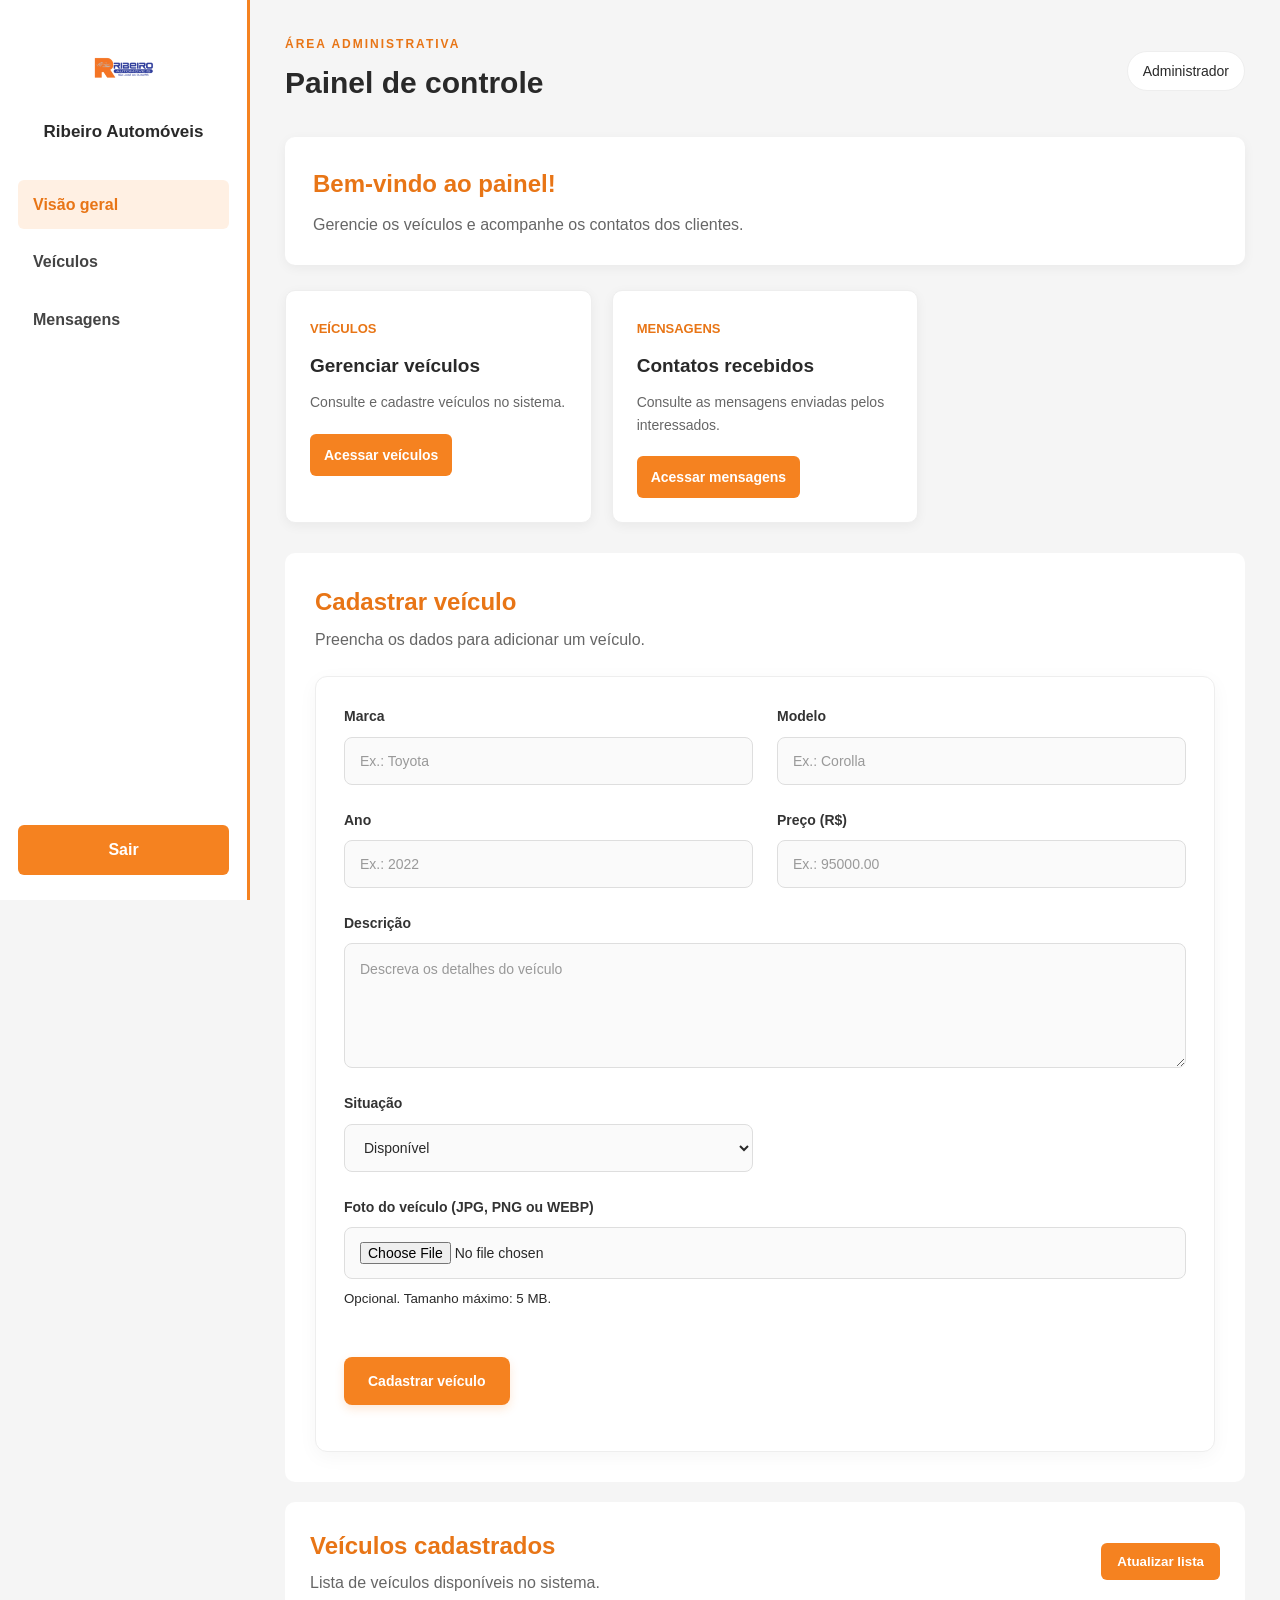
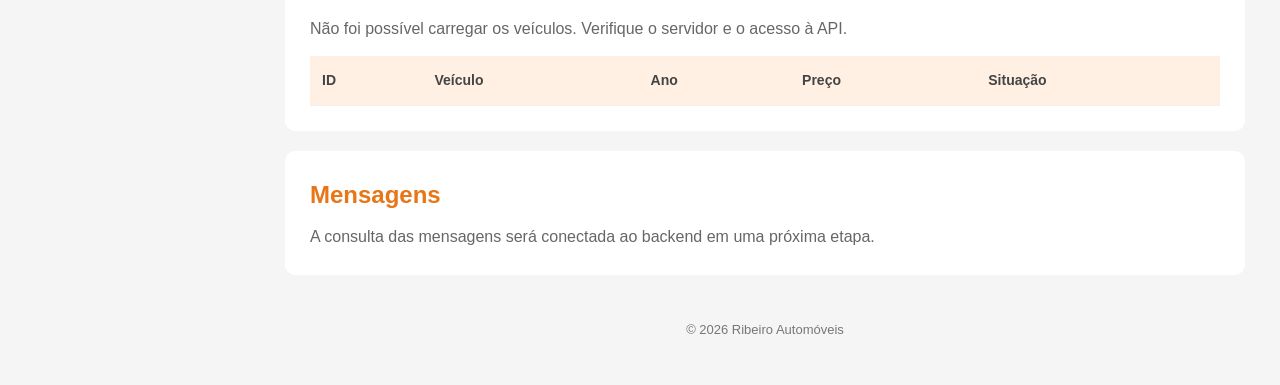
==== src/main/resources/static/admin/painel.html @ 49c68ea0 "feat: adiciona upload de imagens aos veículos" ====
<!DOCTYPE html>
<html lang="pt-BR">
<head>
    <meta charset="UTF-8">
    <meta name="viewport" content="width=device-width, initial-scale=1.0">
    <title>Painel Administrativo | Ribeiro Automóveis</title>
    <link rel="stylesheet" href="css/painel.css">
</head>
<body>

    <aside class="menu-lateral">
        <div class="logo-area">
            <img src="../img/logo-principal.png" alt="Ribeiro Automóveis">
            <h2>Ribeiro Automóveis</h2>
        </div>

        <nav>
            <a href="#inicio" class="ativo">Visão geral</a>
            <a href="#veiculos">Veículos</a>
            <a href="#mensagens">Mensagens</a>
        </nav>

        <a href="login.html" class="botao-sair">Sair</a>
    </aside>

    <main class="conteudo">

        <header class="cabecalho">
            <div>
                <p class="subtitulo">ÁREA ADMINISTRATIVA</p>
                <h1>Painel de controle</h1>
            </div>
            <span class="usuario">Administrador</span>
        </header>

        <section id="inicio" class="boas-vindas">
            <h2>Bem-vindo ao painel!</h2>
            <p>Gerencie os veículos e acompanhe os contatos dos clientes.</p>
        </section>

        <section class="resumo">
            <article class="cartao">
                <span>Veículos</span>
                <h3>Gerenciar veículos</h3>
                <p>Consulte e cadastre veículos no sistema.</p>
                <a href="#veiculos">Acessar veículos</a>
            </article>

            <article class="cartao">
                <span>Mensagens</span>
                <h3>Contatos recebidos</h3>
                <p>Consulte as mensagens enviadas pelos interessados.</p>
                <a href="#mensagens">Acessar mensagens</a>
            </article>
        </section>

        <section id="veiculos" class="secao">
            <div class="titulo-secao">
                <div>
                    <h2>Cadastrar veículo</h2>
                    <p>Preencha os dados para adicionar um veículo.</p>
                </div>
            </div>

            <form id="form-veiculo">
                <div class="formulario-veiculo">

                    <div class="campo">
                        <label for="marca">Marca</label>
                        <input type="text" id="marca" name="marca"
                               placeholder="Ex.: Toyota" required>
                    </div>

                    <div class="campo">
                        <label for="modelo">Modelo</label>
                        <input type="text" id="modelo" name="modelo"
                               placeholder="Ex.: Corolla" required>
                    </div>

                    <div class="campo">
                        <label for="ano">Ano</label>
                        <input type="number" id="ano" name="ano"
                               min="1" step="1" placeholder="Ex.: 2022" required>
                    </div>

                    <div class="campo">
                        <label for="preco">Preço (R$)</label>
                        <input type="number" id="preco" name="preco"
                               min="0" step="0.01"
                               placeholder="Ex.: 95000.00" required>
                    </div>

                    <div class="campo campo-completo">
                        <label for="descricao">Descrição</label>
                        <textarea id="descricao" name="descricao" rows="4"
                                  placeholder="Descreva os detalhes do veículo"
                                  required></textarea>
                    </div>

                    <div class="campo">
                        <label for="situacao">Situação</label>
                        <select id="situacao" name="situacao" required>
                            <option value="disponível">Disponível</option>
                            <option value="indisponível">Indisponível</option>
                        </select>
                    </div>

                    <div class="campo campo-completo">
                        <label for="foto">Foto do veículo (JPG, PNG ou WEBP)</label>
                        <input
                            type="file"
                            id="foto"
                            name="foto"
                            accept="image/jpeg,image/png,image/webp"
                        >
                        <small>Opcional. Tamanho máximo: 5 MB.</small>
                        <div id="previa-foto" style="margin-top: 10px;"></div>
                    </div>

                </div>

                <button type="submit" id="btn-cadastrar" class="botao-atualizar">
                    Cadastrar veículo
                </button>

                <p id="estado-cadastro" role="status" aria-live="polite"></p>
            </form>
        </section>

        <section class="secao">
            <div class="titulo-secao">
                <div>
                    <h2>Veículos cadastrados</h2>
                    <p>Lista de veículos disponíveis no sistema.</p>
                </div>

                <button type="button" id="btn-atualizar"
                        class="botao-atualizar">
                    Atualizar lista
                </button>
            </div>

            <p id="estado-veiculos" role="status">Carregando veículos...</p>

            <div class="tabela-container">
                <table>
                    <thead>
                        <tr>
                            <th>ID</th>
                            <th>Veículo</th>
                            <th>Ano</th>
                            <th>Preço</th>
                            <th>Situação</th>
                        </tr>
                    </thead>
                    <tbody id="lista-veiculos"></tbody>
                </table>
            </div>
        </section>

        <section id="mensagens" class="secao">
            <h2>Mensagens</h2>
            <p>A consulta das mensagens será conectada ao backend em uma próxima etapa.</p>
        </section>

        <footer>
            <p>&copy; 2026 Ribeiro Automóveis</p>
        </footer>

    </main>

    <script>
        const listaVeiculos = document.getElementById("lista-veiculos");
        const estadoVeiculos = document.getElementById("estado-veiculos");
        const botaoAtualizar = document.getElementById("btn-atualizar");

        const formularioVeiculo = document.getElementById("form-veiculo");
        const estadoCadastro = document.getElementById("estado-cadastro");
        const botaoCadastrar = document.getElementById("btn-cadastrar");
        const campoFoto = document.getElementById("foto");
        const previaFoto = document.getElementById("previa-foto");

        const TAMANHO_MAXIMO = 5 * 1024 * 1024;
        const TIPOS_PERMITIDOS = [
            "image/jpeg",
            "image/png",
            "image/webp"
        ];

        campoFoto.addEventListener("change", function () {
            previaFoto.replaceChildren();

            const arquivo = campoFoto.files[0];

            if (!arquivo) {
                return;
            }

            if (!TIPOS_PERMITIDOS.includes(arquivo.type)) {
                campoFoto.value = "";
                estadoCadastro.textContent =
                    "Formato inválido. Selecione JPG, PNG ou WEBP.";
                return;
            }

            if (arquivo.size > TAMANHO_MAXIMO) {
                campoFoto.value = "";
                estadoCadastro.textContent =
                    "A imagem deve ter no máximo 5 MB.";
                return;
            }

            const imagem = document.createElement("img");
            imagem.src = URL.createObjectURL(arquivo);
            imagem.alt = "Prévia da foto selecionada";
            imagem.style.maxWidth = "250px";
            imagem.style.maxHeight = "180px";
            imagem.style.objectFit = "cover";
            imagem.style.borderRadius = "8px";

            imagem.addEventListener("load", () => {
                URL.revokeObjectURL(imagem.src);
            });

            previaFoto.appendChild(imagem);
            estadoCadastro.textContent = "Foto selecionada.";
        });

        async function carregarVeiculos() {
            estadoVeiculos.textContent = "Carregando veículos...";
            listaVeiculos.replaceChildren();

            try {
                const resposta = await fetch("/veiculos");

                if (!resposta.ok) {
                    throw new Error("Não foi possível consultar os veículos.");
                }

                const veiculos = await resposta.json();

                if (!Array.isArray(veiculos) || veiculos.length === 0) {
                    estadoVeiculos.textContent =
                        "Nenhum veículo disponível encontrado.";
                    return;
                }

                veiculos.forEach(veiculo => {
                    const linha = document.createElement("tr");

                    const valores = [
                        veiculo.id,
                        `${veiculo.marca ?? ""} ${veiculo.modelo ?? ""}`.trim(),
                        veiculo.ano,
                        formatarPreco(veiculo.preco),
                        veiculo.situacao
                    ];

                    valores.forEach(valor => {
                        const celula = document.createElement("td");
                        celula.textContent = valor ?? "-";
                        linha.appendChild(celula);
                    });

                    listaVeiculos.appendChild(linha);
                });

                estadoVeiculos.textContent =
                    `${veiculos.length} veículo(s) encontrado(s).`;

            } catch (erro) {
                console.error("Erro ao carregar veículos:", erro);
                estadoVeiculos.textContent =
                    "Não foi possível carregar os veículos. Verifique o servidor e o acesso à API.";
            }
        }

        function formatarPreco(preco) {
            if (preco === null || preco === undefined) {
                return "Não informado";
            }

            return Number(preco).toLocaleString("pt-BR", {
                style: "currency",
                currency: "BRL"
            });
        }

        formularioVeiculo.addEventListener("submit", async function (evento) {
            evento.preventDefault();

            estadoCadastro.textContent = "Cadastrando veículo...";
            botaoCadastrar.disabled = true;

            const arquivo = campoFoto.files[0];

            if (arquivo) {
                if (!TIPOS_PERMITIDOS.includes(arquivo.type)) {
                    estadoCadastro.textContent =
                        "Formato inválido. Use JPG, PNG ou WEBP.";
                    botaoCadastrar.disabled = false;
                    return;
                }

                if (arquivo.size > TAMANHO_MAXIMO) {
                    estadoCadastro.textContent =
                        "A imagem deve ter no máximo 5 MB.";
                    botaoCadastrar.disabled = false;
                    return;
                }
            }

            const dadosVeiculo = {
                marca: document.getElementById("marca").value.trim(),
                modelo: document.getElementById("modelo").value.trim(),
                ano: Number(document.getElementById("ano").value),
                preco: Number(document.getElementById("preco").value),
                descricao: document.getElementById("descricao").value.trim(),
                situacao: document.getElementById("situacao").value,
                administrador: {
                    id: 3
                }
            };

            try {
                const resposta = await fetch("/veiculos", {
                    method: "POST",
                    headers: {
                        "Content-Type": "application/json"
                    },
                    body: JSON.stringify(dadosVeiculo)
                });

                if (!resposta.ok) {
                    const detalhe = await resposta.text();
                    throw new Error(`Erro ao cadastrar veículo (${resposta.status}): ${detalhe}`);
                }

                const veiculoCriado = await resposta.json();

                if (arquivo) {
                    estadoCadastro.textContent =
                        "Veículo cadastrado. Enviando a foto...";

                    const formularioImagem = new FormData();
                    formularioImagem.append("arquivo", arquivo);

                    const respostaImagem = await fetch(
                        `/imagens/upload/${veiculoCriado.id}`,
                        {
                            method: "POST",
                            body: formularioImagem
                        }
                    );

                    if (!respostaImagem.ok) {
                        const detalheImagem = await respostaImagem.text();

                        formularioVeiculo.reset();
                        previaFoto.replaceChildren();
                        await carregarVeiculos();

                        throw new Error(
                            `O veículo foi cadastrado, mas a foto não foi salva (${respostaImagem.status}): ${detalheImagem}`
                        );
                    }

                    estadoCadastro.textContent =
                        "Veículo e foto cadastrados com sucesso!";
                } else {
                    estadoCadastro.textContent =
                        "Veículo cadastrado com sucesso! Você não selecionou uma foto.";
                }

                formularioVeiculo.reset();
                previaFoto.replaceChildren();

                await carregarVeiculos();

            } catch (erro) {
                console.error("Erro no cadastro:", erro);
                estadoCadastro.textContent = erro.message ||
                    "Não foi possível concluir o cadastro. Confira o console.";
            } finally {
                botaoCadastrar.disabled = false;
            }
        });

        botaoAtualizar.addEventListener("click", carregarVeiculos);

        carregarVeiculos();
    </script>

</body>
</html>
---- src/main/resources/static/admin/css/painel.css ----
* {
    margin: 0;
    padding: 0;
    box-sizing: border-box;
}

html {
    scroll-behavior: smooth;
}

body {
    font-family: Arial, sans-serif;
    background-color: #f5f5f5;
    color: #292929;
    line-height: 1.6;
}

/* Menu lateral */
.menu-lateral {
    width: 250px;
    height: 100vh;
    position: fixed;
    top: 0;
    left: 0;
    background-color: #ffffff;
    border-right: 3px solid #f58220;
    padding: 25px 18px;
    display: flex;
    flex-direction: column;
}

.logo-area {
    text-align: center;
    margin-bottom: 35px;
}

.logo-area img {
    width: 100px;
    height: 85px;
    object-fit: contain;
}

.logo-area h2 {
    font-size: 17px;
    color: #292929;
}

.menu-lateral nav {
    display: flex;
    flex-direction: column;
    gap: 8px;
}

.menu-lateral nav a,
.botao-sair {
    display: block;
    padding: 12px 15px;
    border-radius: 6px;
    text-decoration: none;
    color: #444444;
    font-weight: bold;
    transition: 0.2s;
}

.menu-lateral nav a:hover,
.menu-lateral nav a.ativo {
    background-color: #fff0e3;
    color: #e87516;
}

.botao-sair {
    margin-top: auto;
    text-align: center;
    background-color: #f58220;
    color: #ffffff;
}

.botao-sair:hover {
    background-color: #d9660b;
}

/* Conteúdo principal */
.conteudo {
    margin-left: 250px;
    padding: 35px;
}

.cabecalho {
    display: flex;
    justify-content: space-between;
    align-items: center;
    flex-wrap: wrap;
    gap: 15px;
    margin-bottom: 30px;
}

.subtitulo {
    color: #e87516;
    font-size: 12px;
    font-weight: bold;
    letter-spacing: 2px;
}

.cabecalho h1 {
    font-size: 30px;
    margin-top: 5px;
}

.usuario {
    background-color: #ffffff;
    border: 1px solid #eeeeee;
    border-radius: 20px;
    padding: 8px 15px;
    font-size: 14px;
}

/* Boas-vindas */
.boas-vindas {
    background-color: #ffffff;
    padding: 28px;
    border-radius: 10px;
    margin-bottom: 25px;
    box-shadow: 0 3px 12px rgba(0, 0, 0, 0.05);
}

.boas-vindas h2 {
    color: #e87516;
    margin-bottom: 8px;
}

.boas-vindas p {
    color: #666666;
}

/* Cartões do painel */
.resumo {
    display: grid;
    grid-template-columns: repeat(3, minmax(0, 1fr));
    gap: 20px;
    margin-bottom: 30px;
}

.cartao {
    background-color: #ffffff;
    padding: 24px;
    border-radius: 10px;
    border: 1px solid #eeeeee;
    box-shadow: 0 3px 12px rgba(0, 0, 0, 0.05);
}

.cartao span {
    color: #e87516;
    font-size: 13px;
    font-weight: bold;
    text-transform: uppercase;
}

.cartao h3 {
    margin: 10px 0;
    font-size: 19px;
}

.cartao p {
    color: #666666;
    font-size: 14px;
    margin-bottom: 20px;
}

.cartao a {
    display: inline-block;
    background-color: #f58220;
    color: #ffffff;
    padding: 10px 14px;
    border-radius: 6px;
    text-decoration: none;
    font-weight: bold;
    font-size: 14px;
}

.cartao a:hover {
    background-color: #d9660b;
}

/* Seções */
.secao {
    background-color: #ffffff;
    padding: 25px;
    margin-bottom: 20px;
    border-radius: 10px;
    scroll-margin-top: 20px;
}

.secao h2 {
    color: #e87516;
    margin-bottom: 10px;
}

.secao p {
    color: #666666;
}

/* Rodapé */
footer {
    text-align: center;
    padding: 25px 0 10px;
    color: #777777;
    font-size: 13px;
}

/* Cabeçalho das seções */
.titulo-secao {
    display: flex;
    justify-content: space-between;
    align-items: center;
    flex-wrap: wrap;
    gap: 15px;
    margin-bottom: 20px;
}

.titulo-secao h2 {
    color: #e87516;
    margin-bottom: 5px;
}

.titulo-secao p {
    color: #666666;
}

/* Botões gerais */
.botao-atualizar {
    background-color: #f58220;
    color: #ffffff;
    border: none;
    border-radius: 6px;
    padding: 11px 16px;
    font-weight: bold;
    cursor: pointer;
    transition: background-color 0.2s;
}

.botao-atualizar:hover {
    background-color: #d9660b;
}

/* Área de cadastro de veículos */
#veiculos.secao {
    padding: 30px;
}

#form-veiculo {
    margin-top: 24px;
    padding: 28px;
    background-color: #ffffff;
    border: 1px solid #eeeeee;
    border-radius: 12px;
    box-shadow: 0 5px 20px rgba(0, 0, 0, 0.04);
}

/* Organização dos campos */
.formulario-veiculo {
    display: grid;
    grid-template-columns: repeat(2, minmax(0, 1fr));
    gap: 24px;
    margin-bottom: 28px;
}

.campo {
    display: flex;
    flex-direction: column;
    gap: 9px;
}

.campo label {
    color: #333333;
    font-size: 14px;
    font-weight: 700;
}

.campo input,
.campo select,
.campo textarea {
    width: 100%;
    padding: 14px 15px;
    border: 1px solid #dedede;
    border-radius: 8px;
    background-color: #fafafa;
    color: #292929;
    font-family: Arial, sans-serif;
    font-size: 14px;
    transition:
        border-color 0.2s,
        box-shadow 0.2s,
        background-color 0.2s;
}

.campo input,
.campo select {
    min-height: 48px;
}

.campo textarea {
    min-height: 125px;
    resize: vertical;
    line-height: 1.6;
}

.campo input::placeholder,
.campo textarea::placeholder {
    color: #999999;
}

.campo input:hover,
.campo select:hover,
.campo textarea:hover {
    border-color: #bbbbbb;
}

.campo input:focus,
.campo select:focus,
.campo textarea:focus {
    outline: none;
    border-color: #f58220;
    background-color: #ffffff;
    box-shadow: 0 0 0 3px rgba(245, 130, 32, 0.13);
}

.campo-completo {
    grid-column: 1 / -1;
}

/* Botão de cadastro */
#form-veiculo .botao-atualizar {
    min-height: 48px;
    padding: 13px 24px;
    border-radius: 8px;
    font-size: 14px;
    box-shadow: 0 4px 10px rgba(245, 130, 32, 0.18);
    transition:
        transform 0.2s,
        background-color 0.2s,
        box-shadow 0.2s;
}

#form-veiculo .botao-atualizar:hover {
    background-color: #d9660b;
    box-shadow: 0 6px 14px rgba(245, 130, 32, 0.24);
    transform: translateY(-1px);
}

#form-veiculo .botao-atualizar:active {
    transform: translateY(0);
}

/* Mensagem de retorno do cadastro */
#estado-cadastro {
    margin-top: 18px;
    font-size: 14px;
    font-weight: 600;
}

/* Tabela de veículos */
#estado-veiculos {
    color: #666666;
    margin-bottom: 15px;
}

.tabela-container {
    width: 100%;
    overflow-x: auto;
}

.tabela-container table {
    width: 100%;
    border-collapse: collapse;
    min-width: 580px;
}

.tabela-container th,
.tabela-container td {
    padding: 13px 12px;
    text-align: left;
    border-bottom: 1px solid #eeeeee;
}

.tabela-container th {
    background-color: #fff0e3;
    color: #444444;
    font-size: 14px;
}

.tabela-container td {
    font-size: 14px;
}

.tabela-container tbody tr:hover {
    background-color: #fafafa;
}

/* Adaptação para telas médias */
@media (max-width: 1000px) {
    .resumo {
        grid-template-columns: repeat(2, minmax(0, 1fr));
    }
}

/* Adaptação para celulares */
@media (max-width: 700px) {
    .menu-lateral {
        width: 100%;
        height: auto;
        position: relative;
        border-right: none;
        border-bottom: 3px solid #f58220;
    }

    .logo-area {
        margin-bottom: 20px;
    }

    .menu-lateral nav {
        display: grid;
        grid-template-columns: repeat(2, minmax(0, 1fr));
    }

    .botao-sair {
        margin-top: 15px;
    }

    .conteudo {
        margin-left: 0;
        padding: 20px;
    }

    .cabecalho h1 {
        font-size: 25px;
    }

    .resumo {
        grid-template-columns: 1fr;
    }

    #veiculos.secao {
        padding: 20px;
    }

    #form-veiculo {
        padding: 20px;
    }

    .formulario-veiculo {
        grid-template-columns: 1fr;
        gap: 20px;
    }

    .campo-completo {
        grid-column: auto;
    }

    #form-veiculo .botao-atualizar {
        width: 100%;
    }
}
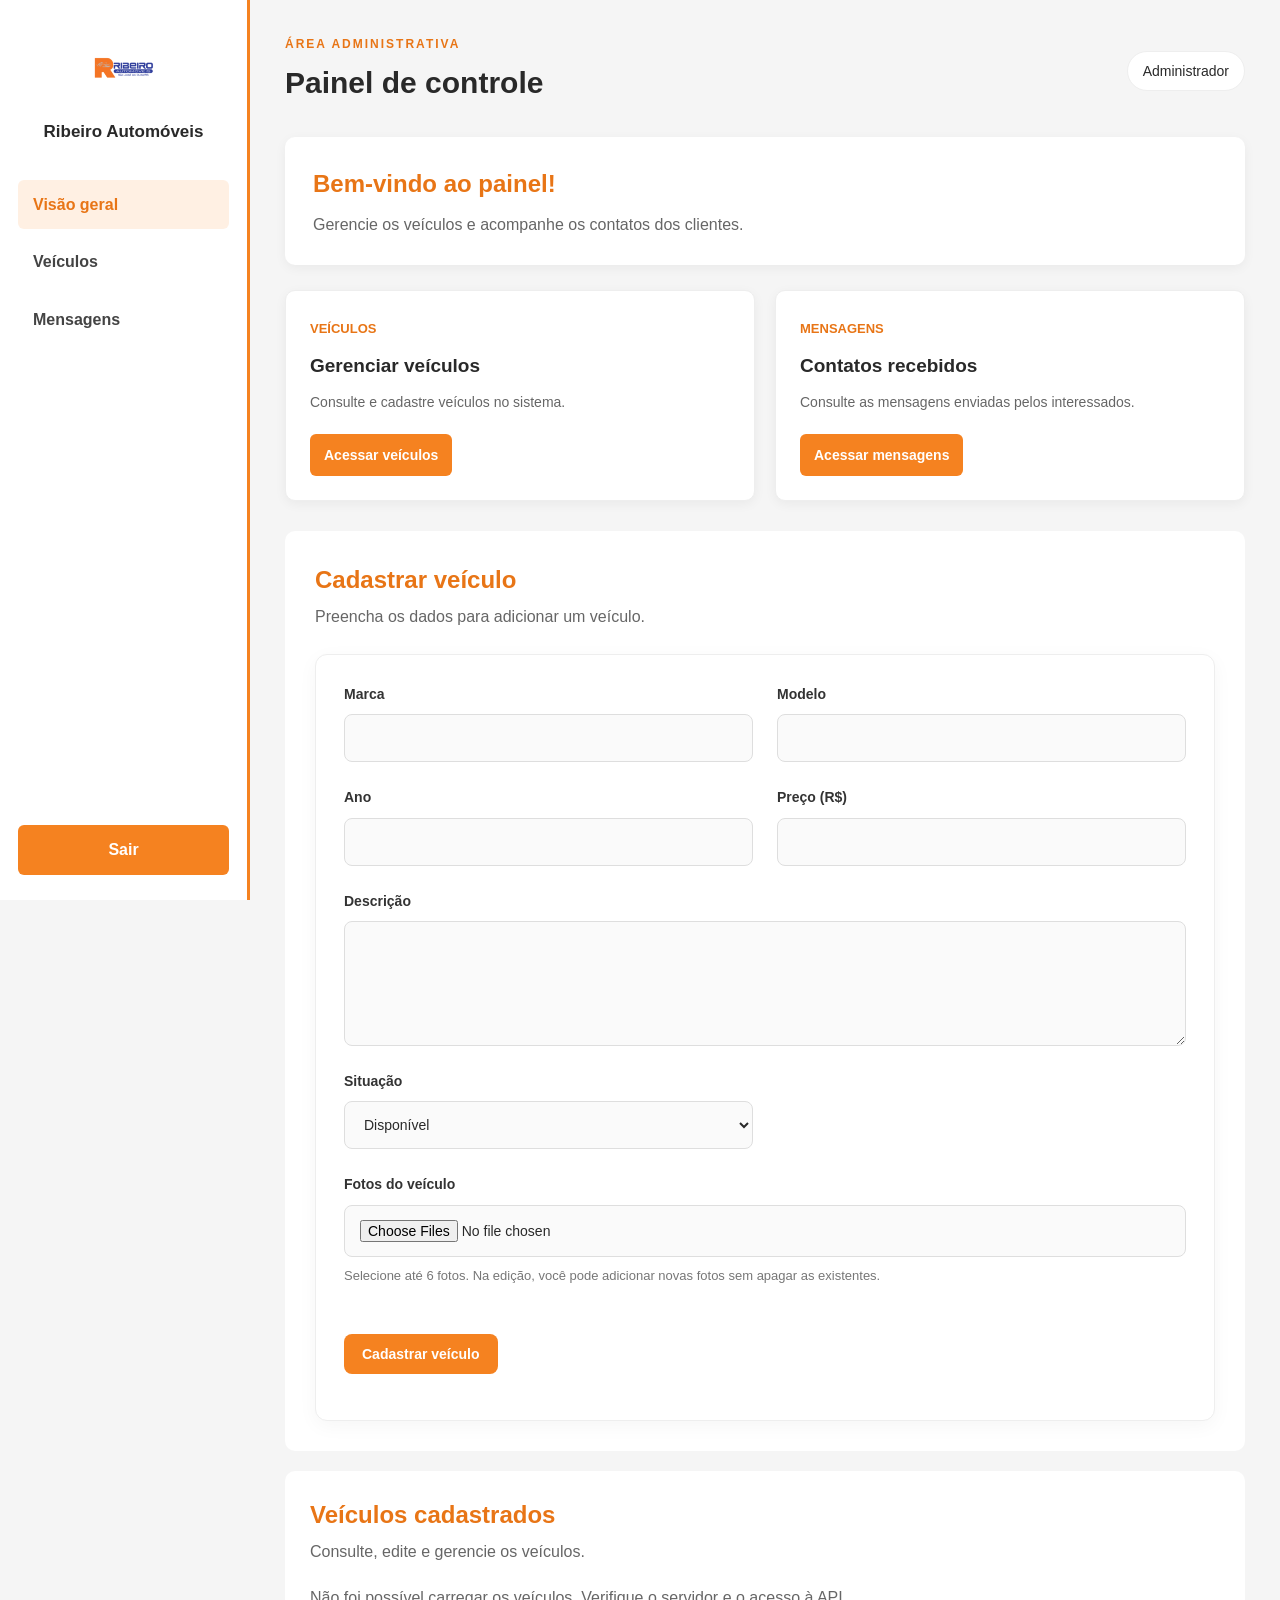
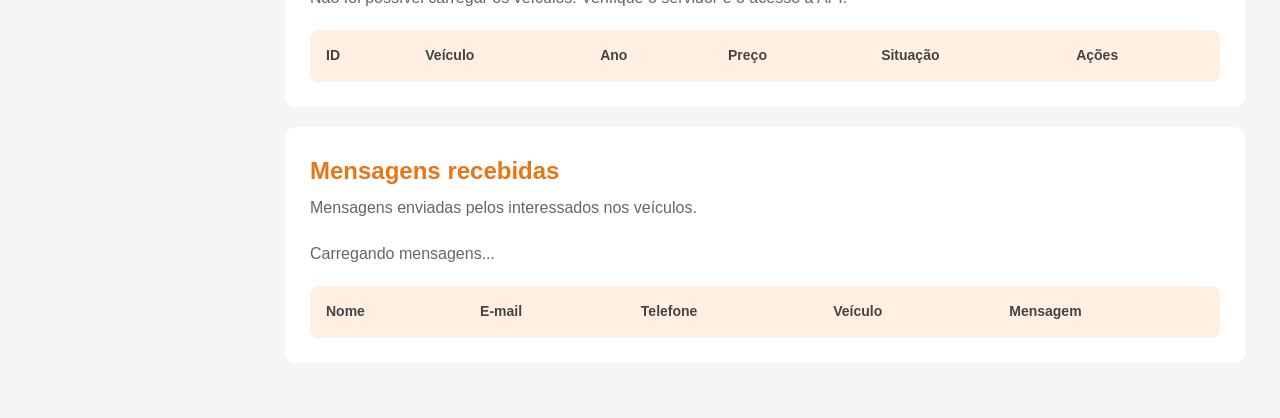
==== commit 35a89eaf: "Organiza painel administrativo e ajusta estilos" ====
--- a/src/main/resources/static/admin/painel.html
+++ b/src/main/resources/static/admin/painel.html
@@ -1,3 +1,4 @@
+
 <!DOCTYPE html>
 <html lang="pt-BR">
 <head>
@@ -5,6 +6,7 @@
     <meta name="viewport" content="width=device-width, initial-scale=1.0">
     <title>Painel Administrativo | Ribeiro Automóveis</title>
     <link rel="stylesheet" href="css/painel.css">
+    <script src="../js/painel.js" defer></script>
 </head>
 <body>
 
@@ -24,7 +26,6 @@
     </aside>
 
     <main class="conteudo">
-
         <header class="cabecalho">
             <div>
                 <p class="subtitulo">ÁREA ADMINISTRATIVA</p>
@@ -57,44 +58,38 @@
         <section id="veiculos" class="secao">
             <div class="titulo-secao">
                 <div>
-                    <h2>Cadastrar veículo</h2>
-                    <p>Preencha os dados para adicionar um veículo.</p>
+                    <h2 id="titulo-formulario">Cadastrar veículo</h2>
+                    <p id="descricao-formulario">
+                        Preencha os dados para adicionar um veículo.
+                    </p>
                 </div>
             </div>
 
             <form id="form-veiculo">
                 <div class="formulario-veiculo">
-
                     <div class="campo">
                         <label for="marca">Marca</label>
-                        <input type="text" id="marca" name="marca"
-                               placeholder="Ex.: Toyota" required>
+                        <input id="marca" name="marca" type="text" required>
                     </div>
 
                     <div class="campo">
                         <label for="modelo">Modelo</label>
-                        <input type="text" id="modelo" name="modelo"
-                               placeholder="Ex.: Corolla" required>
+                        <input id="modelo" name="modelo" type="text" required>
                     </div>
 
                     <div class="campo">
                         <label for="ano">Ano</label>
-                        <input type="number" id="ano" name="ano"
-                               min="1" step="1" placeholder="Ex.: 2022" required>
+                        <input id="ano" name="ano" type="number" min="1900" required>
                     </div>
 
                     <div class="campo">
                         <label for="preco">Preço (R$)</label>
-                        <input type="number" id="preco" name="preco"
-                               min="0" step="0.01"
-                               placeholder="Ex.: 95000.00" required>
+                        <input id="preco" name="preco" type="number" min="0" step="0.01" required>
                     </div>
 
                     <div class="campo campo-completo">
                         <label for="descricao">Descrição</label>
-                        <textarea id="descricao" name="descricao" rows="4"
-                                  placeholder="Descreva os detalhes do veículo"
-                                  required></textarea>
+                        <textarea id="descricao" name="descricao" rows="4" required></textarea>
                     </div>
 
                     <div class="campo">
@@ -106,22 +101,34 @@
                     </div>
 
                     <div class="campo campo-completo">
-                        <label for="foto">Foto do veículo (JPG, PNG ou WEBP)</label>
+                        <label for="foto">Fotos do veículo</label>
                         <input
-                            type="file"
                             id="foto"
                             name="foto"
-                            accept="image/jpeg,image/png,image/webp"
+                            type="file"
+                            accept="image/*"
+                            multiple
                         >
-                        <small>Opcional. Tamanho máximo: 5 MB.</small>
+                        <small id="ajuda-foto">
+                            Selecione até 6 fotos. Na edição, você pode adicionar novas fotos sem apagar as existentes.
+                        </small>
                         <div id="previa-foto" style="margin-top: 10px;"></div>
                     </div>
-
                 </div>
 
-                <button type="submit" id="btn-cadastrar" class="botao-atualizar">
-                    Cadastrar veículo
-                </button>
+                <div class="acoes-formulario">
+                    <button id="btn-cadastrar" type="submit">
+                        Cadastrar veículo
+                    </button>
+
+                    <button
+                        id="btn-cancelar-edicao"
+                        type="button"
+                        hidden
+                    >
+                        Cancelar edição
+                    </button>
+                </div>
 
                 <p id="estado-cadastro" role="status" aria-live="polite"></p>
             </form>
@@ -131,18 +138,13 @@
             <div class="titulo-secao">
                 <div>
                     <h2>Veículos cadastrados</h2>
-                    <p>Lista de veículos disponíveis no sistema.</p>
+                    <p>Consulte, edite e gerencie os veículos.</p>
                 </div>
-
-                <button type="button" id="btn-atualizar"
-                        class="botao-atualizar">
-                    Atualizar lista
-                </button>
             </div>
 
             <p id="estado-veiculos" role="status">Carregando veículos...</p>
 
-            <div class="tabela-container">
+            <div class="tabela-responsiva">
                 <table>
                     <thead>
                         <tr>
@@ -151,6 +153,7 @@
                             <th>Ano</th>
                             <th>Preço</th>
                             <th>Situação</th>
+                            <th>Ações</th>
                         </tr>
                     </thead>
                     <tbody id="lista-veiculos"></tbody>
@@ -159,237 +162,30 @@
         </section>
 
         <section id="mensagens" class="secao">
-            <h2>Mensagens</h2>
-            <p>A consulta das mensagens será conectada ao backend em uma próxima etapa.</p>
+            <div class="titulo-secao">
+                <div>
+                    <h2>Mensagens recebidas</h2>
+                    <p>Mensagens enviadas pelos interessados nos veículos.</p>
+                </div>
+            </div>
+
+            <p id="estado-mensagens" role="status">Carregando mensagens...</p>
+
+            <div class="tabela-responsiva">
+                <table>
+                    <thead>
+                        <tr>
+                            <th>Nome</th>
+                            <th>E-mail</th>
+                            <th>Telefone</th>
+                            <th>Veículo</th>
+                            <th>Mensagem</th>
+                        </tr>
+                    </thead>
+                    <tbody id="lista-mensagens"></tbody>
+                </table>
+            </div>
         </section>
-
-        <footer>
-            <p>&copy; 2026 Ribeiro Automóveis</p>
-        </footer>
-
     </main>
-
-    <script>
-        const listaVeiculos = document.getElementById("lista-veiculos");
-        const estadoVeiculos = document.getElementById("estado-veiculos");
-        const botaoAtualizar = document.getElementById("btn-atualizar");
-
-        const formularioVeiculo = document.getElementById("form-veiculo");
-        const estadoCadastro = document.getElementById("estado-cadastro");
-        const botaoCadastrar = document.getElementById("btn-cadastrar");
-        const campoFoto = document.getElementById("foto");
-        const previaFoto = document.getElementById("previa-foto");
-
-        const TAMANHO_MAXIMO = 5 * 1024 * 1024;
-        const TIPOS_PERMITIDOS = [
-            "image/jpeg",
-            "image/png",
-            "image/webp"
-        ];
-
-        campoFoto.addEventListener("change", function () {
-            previaFoto.replaceChildren();
-
-            const arquivo = campoFoto.files[0];
-
-            if (!arquivo) {
-                return;
-            }
-
-            if (!TIPOS_PERMITIDOS.includes(arquivo.type)) {
-                campoFoto.value = "";
-                estadoCadastro.textContent =
-                    "Formato inválido. Selecione JPG, PNG ou WEBP.";
-                return;
-            }
-
-            if (arquivo.size > TAMANHO_MAXIMO) {
-                campoFoto.value = "";
-                estadoCadastro.textContent =
-                    "A imagem deve ter no máximo 5 MB.";
-                return;
-            }
-
-            const imagem = document.createElement("img");
-            imagem.src = URL.createObjectURL(arquivo);
-            imagem.alt = "Prévia da foto selecionada";
-            imagem.style.maxWidth = "250px";
-            imagem.style.maxHeight = "180px";
-            imagem.style.objectFit = "cover";
-            imagem.style.borderRadius = "8px";
-
-            imagem.addEventListener("load", () => {
-                URL.revokeObjectURL(imagem.src);
-            });
-
-            previaFoto.appendChild(imagem);
-            estadoCadastro.textContent = "Foto selecionada.";
-        });
-
-        async function carregarVeiculos() {
-            estadoVeiculos.textContent = "Carregando veículos...";
-            listaVeiculos.replaceChildren();
-
-            try {
-                const resposta = await fetch("/veiculos");
-
-                if (!resposta.ok) {
-                    throw new Error("Não foi possível consultar os veículos.");
-                }
-
-                const veiculos = await resposta.json();
-
-                if (!Array.isArray(veiculos) || veiculos.length === 0) {
-                    estadoVeiculos.textContent =
-                        "Nenhum veículo disponível encontrado.";
-                    return;
-                }
-
-                veiculos.forEach(veiculo => {
-                    const linha = document.createElement("tr");
-
-                    const valores = [
-                        veiculo.id,
-                        `${veiculo.marca ?? ""} ${veiculo.modelo ?? ""}`.trim(),
-                        veiculo.ano,
-                        formatarPreco(veiculo.preco),
-                        veiculo.situacao
-                    ];
-
-                    valores.forEach(valor => {
-                        const celula = document.createElement("td");
-                        celula.textContent = valor ?? "-";
-                        linha.appendChild(celula);
-                    });
-
-                    listaVeiculos.appendChild(linha);
-                });
-
-                estadoVeiculos.textContent =
-                    `${veiculos.length} veículo(s) encontrado(s).`;
-
-            } catch (erro) {
-                console.error("Erro ao carregar veículos:", erro);
-                estadoVeiculos.textContent =
-                    "Não foi possível carregar os veículos. Verifique o servidor e o acesso à API.";
-            }
-        }
-
-        function formatarPreco(preco) {
-            if (preco === null || preco === undefined) {
-                return "Não informado";
-            }
-
-            return Number(preco).toLocaleString("pt-BR", {
-                style: "currency",
-                currency: "BRL"
-            });
-        }
-
-        formularioVeiculo.addEventListener("submit", async function (evento) {
-            evento.preventDefault();
-
-            estadoCadastro.textContent = "Cadastrando veículo...";
-            botaoCadastrar.disabled = true;
-
-            const arquivo = campoFoto.files[0];
-
-            if (arquivo) {
-                if (!TIPOS_PERMITIDOS.includes(arquivo.type)) {
-                    estadoCadastro.textContent =
-                        "Formato inválido. Use JPG, PNG ou WEBP.";
-                    botaoCadastrar.disabled = false;
-                    return;
-                }
-
-                if (arquivo.size > TAMANHO_MAXIMO) {
-                    estadoCadastro.textContent =
-                        "A imagem deve ter no máximo 5 MB.";
-                    botaoCadastrar.disabled = false;
-                    return;
-                }
-            }
-
-            const dadosVeiculo = {
-                marca: document.getElementById("marca").value.trim(),
-                modelo: document.getElementById("modelo").value.trim(),
-                ano: Number(document.getElementById("ano").value),
-                preco: Number(document.getElementById("preco").value),
-                descricao: document.getElementById("descricao").value.trim(),
-                situacao: document.getElementById("situacao").value,
-                administrador: {
-                    id: 3
-                }
-            };
-
-            try {
-                const resposta = await fetch("/veiculos", {
-                    method: "POST",
-                    headers: {
-                        "Content-Type": "application/json"
-                    },
-                    body: JSON.stringify(dadosVeiculo)
-                });
-
-                if (!resposta.ok) {
-                    const detalhe = await resposta.text();
-                    throw new Error(`Erro ao cadastrar veículo (${resposta.status}): ${detalhe}`);
-                }
-
-                const veiculoCriado = await resposta.json();
-
-                if (arquivo) {
-                    estadoCadastro.textContent =
-                        "Veículo cadastrado. Enviando a foto...";
-
-                    const formularioImagem = new FormData();
-                    formularioImagem.append("arquivo", arquivo);
-
-                    const respostaImagem = await fetch(
-                        `/imagens/upload/${veiculoCriado.id}`,
-                        {
-                            method: "POST",
-                            body: formularioImagem
-                        }
-                    );
-
-                    if (!respostaImagem.ok) {
-                        const detalheImagem = await respostaImagem.text();
-
-                        formularioVeiculo.reset();
-                        previaFoto.replaceChildren();
-                        await carregarVeiculos();
-
-                        throw new Error(
-                            `O veículo foi cadastrado, mas a foto não foi salva (${respostaImagem.status}): ${detalheImagem}`
-                        );
-                    }
-
-                    estadoCadastro.textContent =
-                        "Veículo e foto cadastrados com sucesso!";
-                } else {
-                    estadoCadastro.textContent =
-                        "Veículo cadastrado com sucesso! Você não selecionou uma foto.";
-                }
-
-                formularioVeiculo.reset();
-                previaFoto.replaceChildren();
-
-                await carregarVeiculos();
-
-            } catch (erro) {
-                console.error("Erro no cadastro:", erro);
-                estadoCadastro.textContent = erro.message ||
-                    "Não foi possível concluir o cadastro. Confira o console.";
-            } finally {
-                botaoCadastrar.disabled = false;
-            }
-        });
-
-        botaoAtualizar.addEventListener("click", carregarVeiculos);
-
-        carregarVeiculos();
-    </script>
-
 </body>
 </html>
--- a/src/main/resources/static/admin/css/painel.css
+++ b/src/main/resources/static/admin/css/painel.css
@@ -28,6 +28,7 @@
     padding: 25px 18px;
     display: flex;
     flex-direction: column;
+    z-index: 10;
 }
 
 .logo-area {
@@ -83,6 +84,7 @@
 /* Conteúdo principal */
 .conteudo {
     margin-left: 250px;
+    min-width: 0;
     padding: 35px;
 }
 
@@ -136,12 +138,13 @@
 /* Cartões do painel */
 .resumo {
     display: grid;
-    grid-template-columns: repeat(3, minmax(0, 1fr));
+    grid-template-columns: repeat(2, minmax(0, 1fr));
     gap: 20px;
     margin-bottom: 30px;
 }
 
 .cartao {
+    min-width: 0;
     background-color: #ffffff;
     padding: 24px;
     border-radius: 10px;
@@ -184,6 +187,7 @@
 
 /* Seções */
 .secao {
+    min-width: 0;
     background-color: #ffffff;
     padding: 25px;
     margin-bottom: 20px;
@@ -198,14 +202,6 @@
 
 .secao p {
     color: #666666;
-}
-
-/* Rodapé */
-footer {
-    text-align: center;
-    padding: 25px 0 10px;
-    color: #777777;
-    font-size: 13px;
 }
 
 /* Cabeçalho das seções */
@@ -227,23 +223,50 @@
     color: #666666;
 }
 
-/* Botões gerais */
-.botao-atualizar {
+/* Botões */
+button {
+    font-family: Arial, sans-serif;
+}
+
+.botao-atualizar,
+#btn-cadastrar,
+#btn-cancelar-edicao,
+.tabela-responsiva button {
+    display: inline-block;
     background-color: #f58220;
     color: #ffffff;
     border: none;
-    border-radius: 6px;
-    padding: 11px 16px;
+    border-radius: 8px;
+    padding: 12px 18px;
     font-weight: bold;
+    font-size: 14px;
     cursor: pointer;
-    transition: background-color 0.2s;
-}
-
-.botao-atualizar:hover {
+    transition: background-color 0.2s, transform 0.2s;
+}
+
+.botao-atualizar:hover,
+#btn-cadastrar:hover,
+#btn-cancelar-edicao:hover,
+.tabela-responsiva button:hover {
     background-color: #d9660b;
 }
 
-/* Área de cadastro de veículos */
+.botao-atualizar:active,
+#btn-cadastrar:active,
+#btn-cancelar-edicao:active {
+    transform: translateY(1px);
+}
+
+button:disabled {
+    opacity: 0.6;
+    cursor: not-allowed;
+}
+
+button[hidden] {
+    display: none !important;
+}
+
+/* Formulário de veículos */
 #veiculos.secao {
     padding: 30px;
 }
@@ -257,7 +280,6 @@
     box-shadow: 0 5px 20px rgba(0, 0, 0, 0.04);
 }
 
-/* Organização dos campos */
 .formulario-veiculo {
     display: grid;
     grid-template-columns: repeat(2, minmax(0, 1fr));
@@ -269,6 +291,7 @@
     display: flex;
     flex-direction: column;
     gap: 9px;
+    min-width: 0;
 }
 
 .campo label {
@@ -288,10 +311,7 @@
     color: #292929;
     font-family: Arial, sans-serif;
     font-size: 14px;
-    transition:
-        border-color 0.2s,
-        box-shadow 0.2s,
-        background-color 0.2s;
+    transition: border-color 0.2s, box-shadow 0.2s, background-color 0.2s;
 }
 
 .campo input,
@@ -329,82 +349,129 @@
     grid-column: 1 / -1;
 }
 
-/* Botão de cadastro */
-#form-veiculo .botao-atualizar {
-    min-height: 48px;
-    padding: 13px 24px;
+#foto {
+    cursor: pointer;
+}
+
+#ajuda-foto {
+    color: #777777;
+    font-size: 13px;
+}
+
+#previa-foto {
+    display: flex;
+    flex-wrap: wrap;
+    gap: 8px;
+}
+
+#previa-foto img {
+    max-width: 160px;
+    max-height: 120px;
+    object-fit: cover;
     border-radius: 8px;
-    font-size: 14px;
-    box-shadow: 0 4px 10px rgba(245, 130, 32, 0.18);
-    transition:
-        transform 0.2s,
-        background-color 0.2s,
-        box-shadow 0.2s;
-}
-
-#form-veiculo .botao-atualizar:hover {
-    background-color: #d9660b;
-    box-shadow: 0 6px 14px rgba(245, 130, 32, 0.24);
-    transform: translateY(-1px);
-}
-
-#form-veiculo .botao-atualizar:active {
-    transform: translateY(0);
-}
-
-/* Mensagem de retorno do cadastro */
+}
+
+.acoes-formulario {
+    display: flex;
+    flex-wrap: wrap;
+    gap: 12px;
+    align-items: center;
+}
+
 #estado-cadastro {
     margin-top: 18px;
     font-size: 14px;
     font-weight: 600;
-}
-
-/* Tabela de veículos */
-#estado-veiculos {
-    color: #666666;
-    margin-bottom: 15px;
-}
-
-.tabela-container {
+    overflow-wrap: anywhere;
+}
+
+/* Tabelas: os nomes correspondem ao HTML */
+.tabela-responsiva {
     width: 100%;
+    max-width: 100%;
     overflow-x: auto;
-}
-
-.tabela-container table {
+    margin-top: 20px;
+    border-radius: 8px;
+}
+
+.tabela-responsiva table {
     width: 100%;
     border-collapse: collapse;
-    min-width: 580px;
-}
-
-.tabela-container th,
-.tabela-container td {
-    padding: 13px 12px;
+    min-width: 650px;
+    table-layout: auto;
+}
+
+.tabela-responsiva th,
+.tabela-responsiva td {
+    padding: 14px 16px;
     text-align: left;
+    vertical-align: middle;
     border-bottom: 1px solid #eeeeee;
 }
 
-.tabela-container th {
+.tabela-responsiva th {
     background-color: #fff0e3;
     color: #444444;
     font-size: 14px;
-}
-
-.tabela-container td {
-    font-size: 14px;
-}
-
-.tabela-container tbody tr:hover {
+    font-weight: 700;
+    white-space: nowrap;
+}
+
+.tabela-responsiva td {
+    color: #555555;
+    font-size: 14px;
+    overflow-wrap: anywhere;
+}
+
+.tabela-responsiva tbody tr:hover {
     background-color: #fafafa;
 }
 
-/* Adaptação para telas médias */
+.tabela-responsiva tbody tr:last-child td {
+    border-bottom: none;
+}
+
+.tabela-responsiva button {
+    white-space: nowrap;
+    padding: 10px 16px;
+}
+
+#estado-veiculos,
+#estado-mensagens {
+    color: #666666;
+    margin: 15px 0;
+}
+
+#estado-veiculos:empty,
+#estado-mensagens:empty {
+    display: none;
+}
+
+/* Mensagens */
+#lista-mensagens td {
+    max-width: 280px;
+}
+
+/* Rodapé */
+footer {
+    text-align: center;
+    padding: 25px 0 10px;
+    color: #777777;
+    font-size: 13px;
+}
+
+/* Telas médias */
 @media (max-width: 1000px) {
+    .conteudo {
+        padding: 25px;
+    }
+
     .resumo {
         grid-template-columns: repeat(2, minmax(0, 1fr));
     }
 }
 
-/* Adaptação para celulares */
+/* Celulares */
 @media (max-width: 700px) {
     .menu-lateral {
         width: 100%;
@@ -429,7 +496,7 @@
 
     .conteudo {
         margin-left: 0;
-        padding: 20px;
+        padding: 16px;
     }
 
     .cabecalho h1 {
@@ -440,12 +507,13 @@
         grid-template-columns: 1fr;
     }
 
+    .secao,
     #veiculos.secao {
         padding: 20px;
     }
 
     #form-veiculo {
-        padding: 20px;
+        padding: 18px;
     }
 
     .formulario-veiculo {
@@ -457,7 +525,16 @@
         grid-column: auto;
     }
 
-    #form-veiculo .botao-atualizar {
+    .acoes-formulario {
+        flex-direction: column;
+        align-items: stretch;
+    }
+
+    .acoes-formulario button {
         width: 100%;
     }
-}+
+    .tabela-responsiva table {
+        min-width: 650px;
+    }
+}
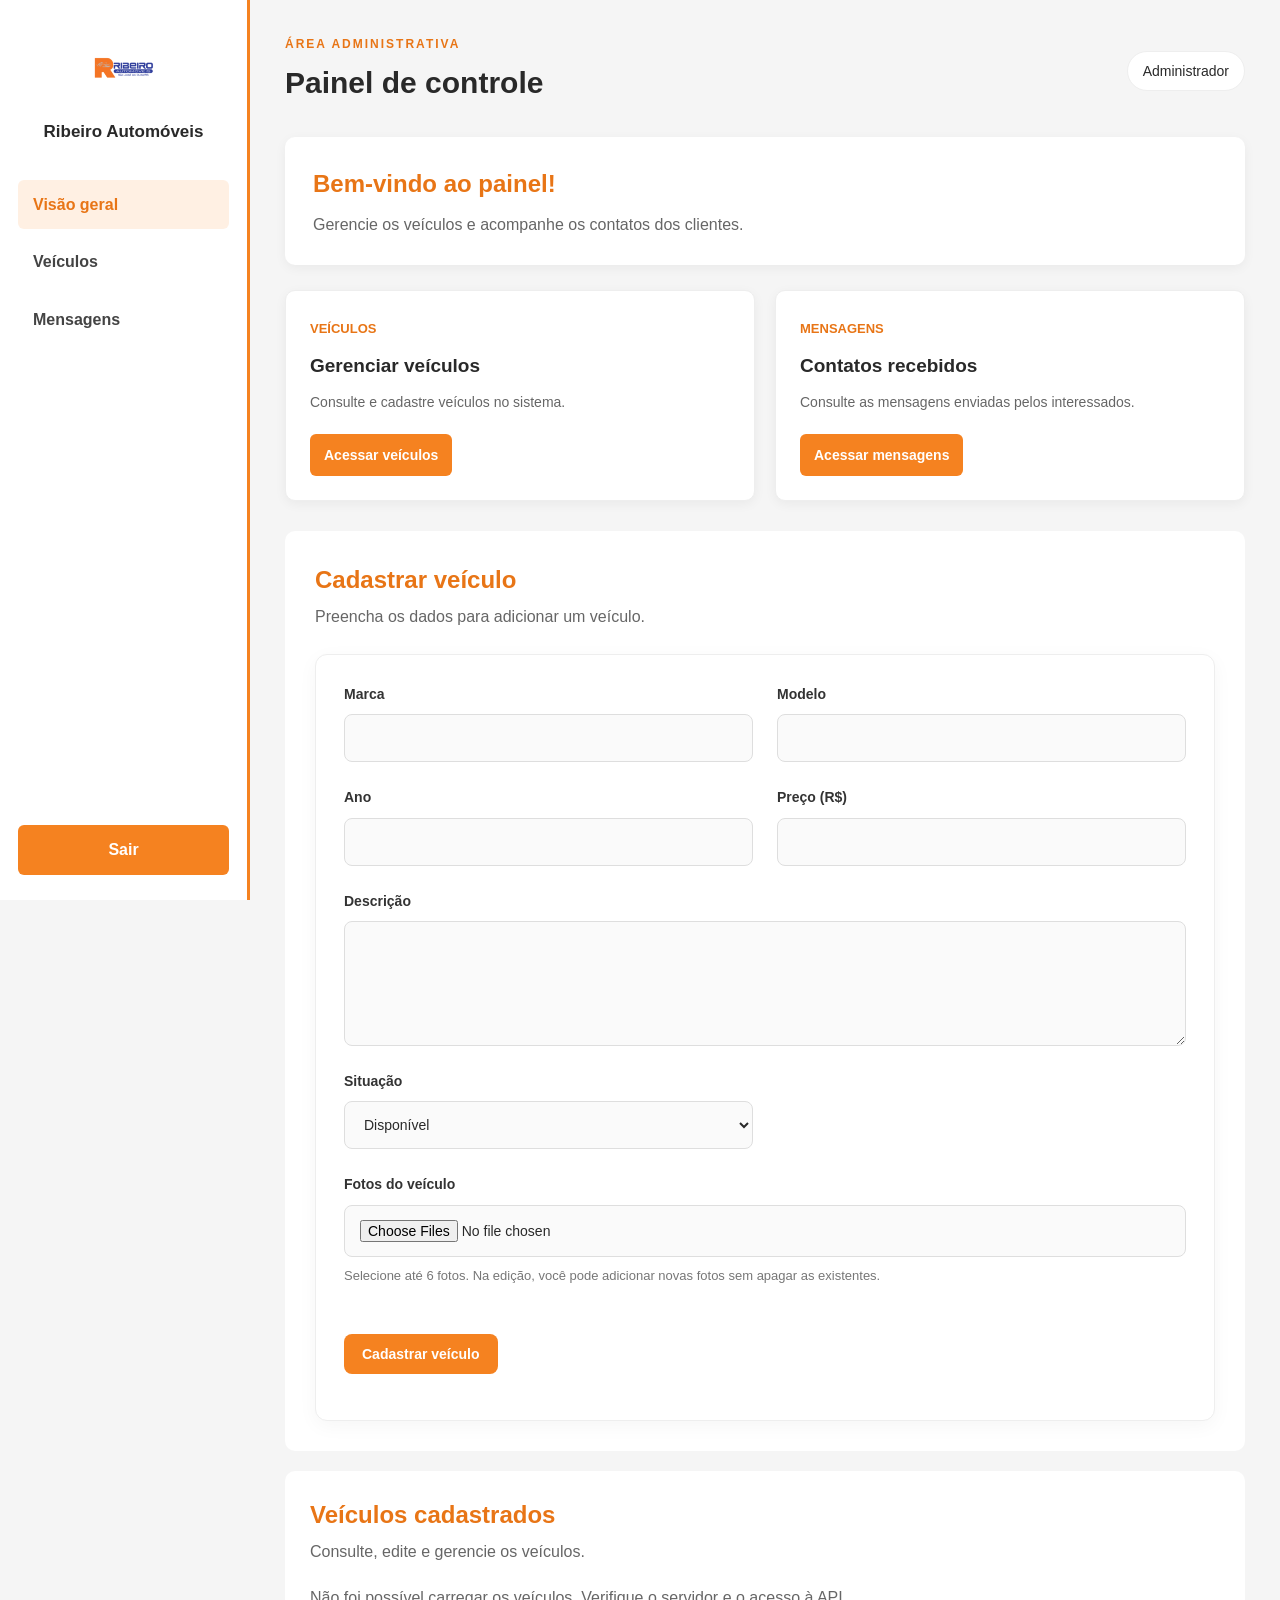
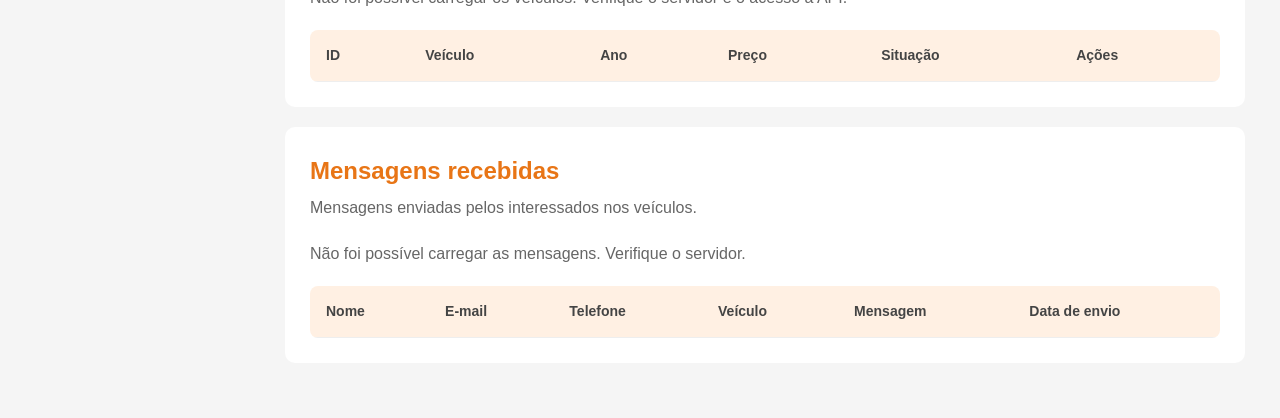
==== commit 9958ca1c: "fix: liberar acesso público às imagens dos veículos" ====
--- a/src/main/resources/static/admin/painel.html
+++ b/src/main/resources/static/admin/painel.html
@@ -180,6 +180,7 @@
                             <th>Telefone</th>
                             <th>Veículo</th>
                             <th>Mensagem</th>
+                            <th>Data de envio</th>
                         </tr>
                     </thead>
                     <tbody id="lista-mensagens"></tbody>
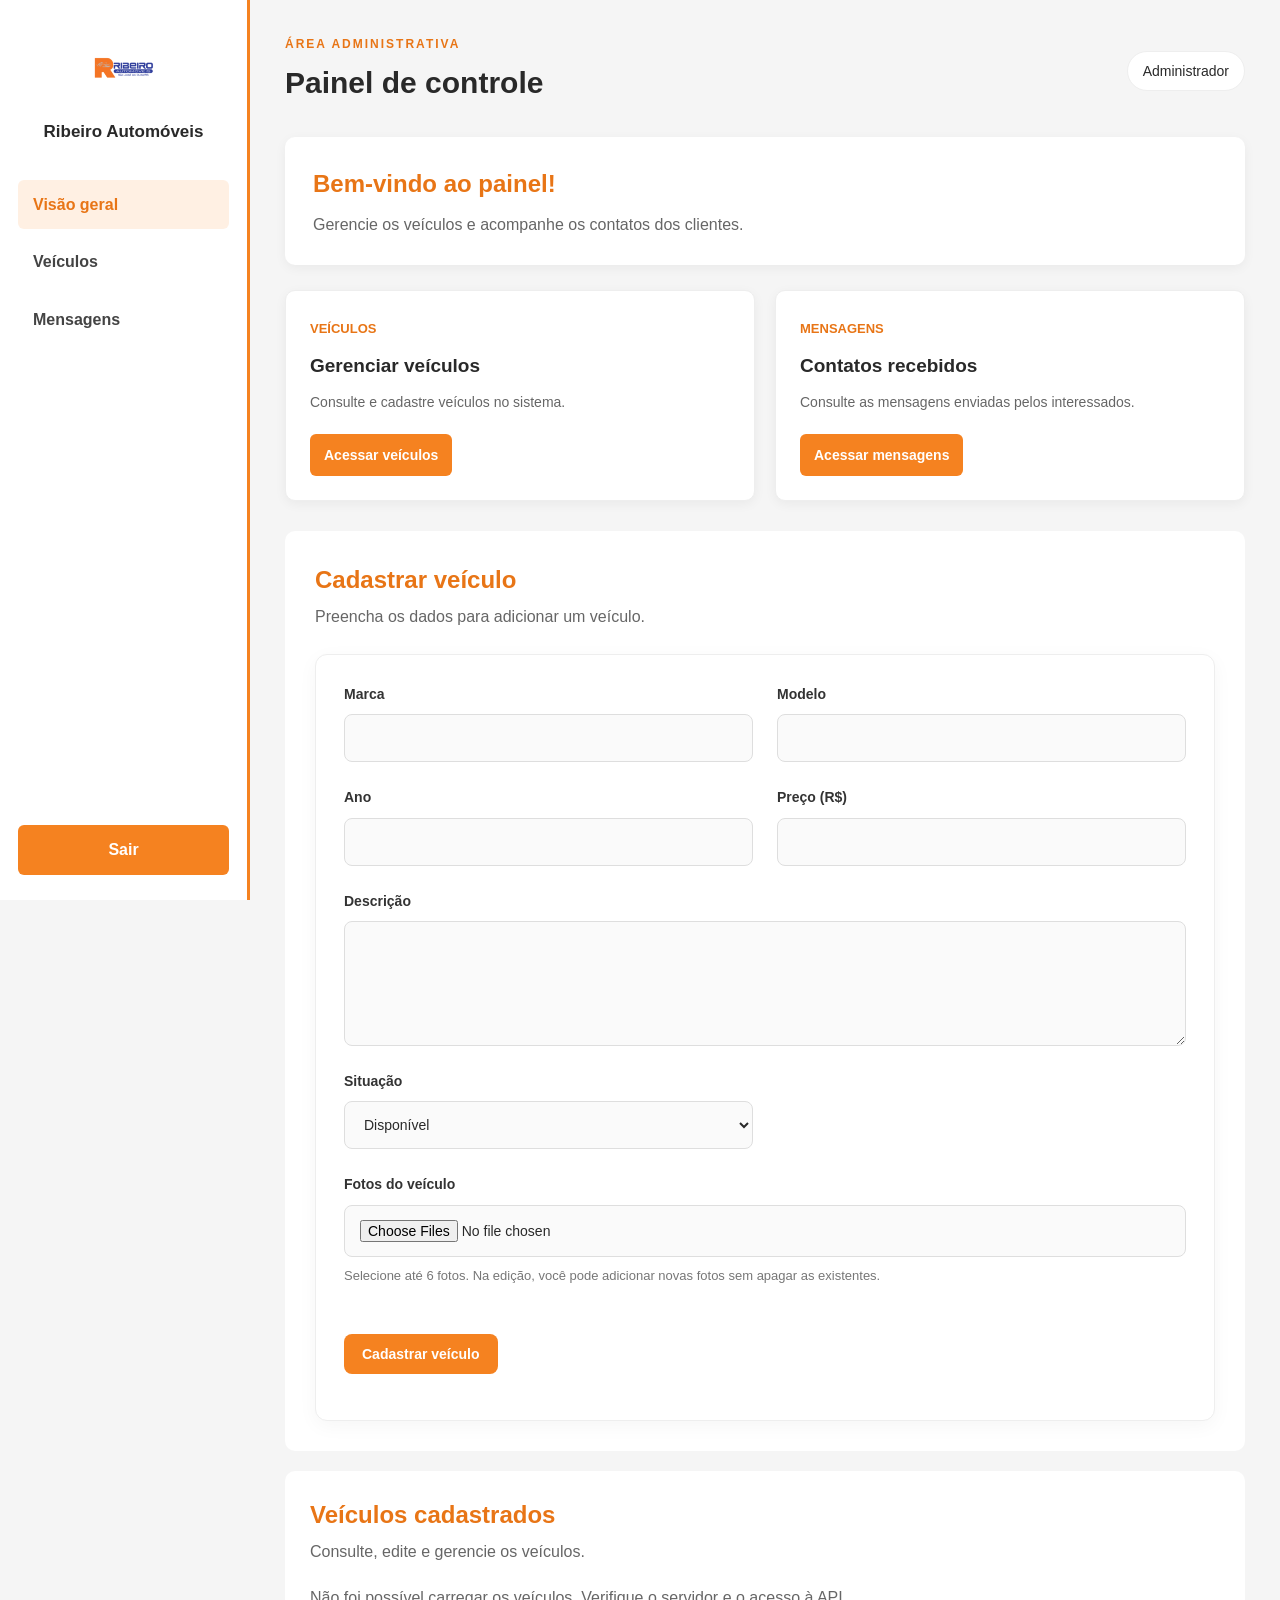
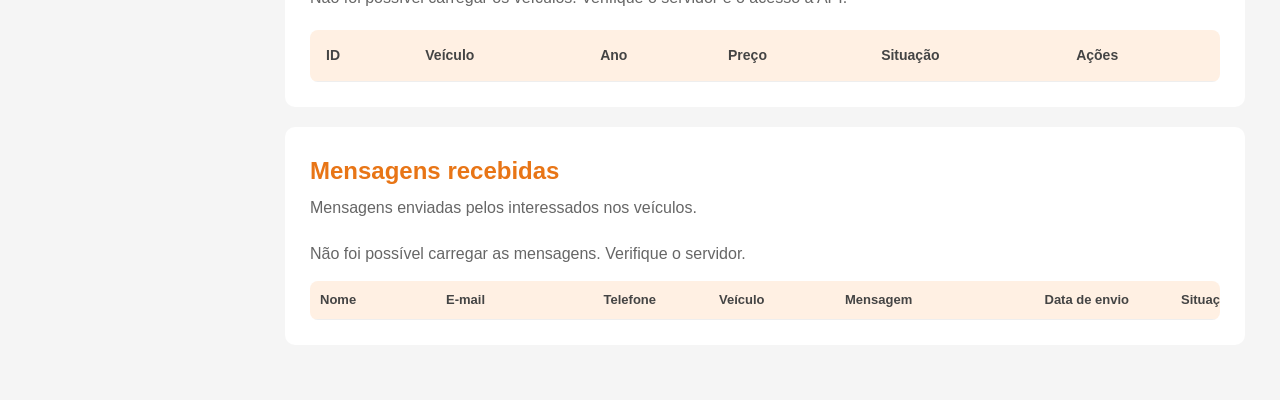
==== commit a21b10af: "Ajusta painel administrativo e tabela de mensagens" ====
--- a/src/main/resources/static/admin/painel.html
+++ b/src/main/resources/static/admin/painel.html
@@ -181,6 +181,8 @@
                             <th>Veículo</th>
                             <th>Mensagem</th>
                             <th>Data de envio</th>
+                            <th>Situação</th>
+                            <th>Ações</th>
                         </tr>
                     </thead>
                     <tbody id="lista-mensagens"></tbody>
--- a/src/main/resources/static/admin/css/painel.css
+++ b/src/main/resources/static/admin/css/painel.css
@@ -16,7 +16,10 @@
     line-height: 1.6;
 }
 
-/* Menu lateral */
+/* ========================================
+   MENU LATERAL
+======================================== */
+
 .menu-lateral {
     width: 250px;
     height: 100vh;
@@ -29,6 +32,7 @@
     display: flex;
     flex-direction: column;
     z-index: 10;
+    overflow-y: auto;
 }
 
 .logo-area {
@@ -81,9 +85,13 @@
     background-color: #d9660b;
 }
 
-/* Conteúdo principal */
+/* ========================================
+   CONTEÚDO PRINCIPAL
+======================================== */
+
 .conteudo {
     margin-left: 250px;
+    width: calc(100% - 250px);
     min-width: 0;
     padding: 35px;
 }
@@ -117,7 +125,10 @@
     font-size: 14px;
 }
 
-/* Boas-vindas */
+/* ========================================
+   BOAS-VINDAS
+======================================== */
+
 .boas-vindas {
     background-color: #ffffff;
     padding: 28px;
@@ -135,7 +146,10 @@
     color: #666666;
 }
 
-/* Cartões do painel */
+/* ========================================
+   CARTÕES DO PAINEL
+======================================== */
+
 .resumo {
     display: grid;
     grid-template-columns: repeat(2, minmax(0, 1fr));
@@ -185,8 +199,12 @@
     background-color: #d9660b;
 }
 
-/* Seções */
+/* ========================================
+   SEÇÕES
+======================================== */
+
 .secao {
+    width: 100%;
     min-width: 0;
     background-color: #ffffff;
     padding: 25px;
@@ -204,7 +222,6 @@
     color: #666666;
 }
 
-/* Cabeçalho das seções */
 .titulo-secao {
     display: flex;
     justify-content: space-between;
@@ -223,7 +240,10 @@
     color: #666666;
 }
 
-/* Botões */
+/* ========================================
+   BOTÕES GERAIS
+======================================== */
+
 button {
     font-family: Arial, sans-serif;
 }
@@ -266,7 +286,10 @@
     display: none !important;
 }
 
-/* Formulário de veículos */
+/* ========================================
+   FORMULÁRIO DE VEÍCULOS
+======================================== */
+
 #veiculos.secao {
     padding: 30px;
 }
@@ -304,6 +327,7 @@
 .campo select,
 .campo textarea {
     width: 100%;
+    min-width: 0;
     padding: 14px 15px;
     border: 1px solid #dedede;
     border-radius: 8px;
@@ -371,6 +395,11 @@
     border-radius: 8px;
 }
 
+#previa-foto button {
+    padding: 6px 10px;
+    font-size: 12px;
+}
+
 .acoes-formulario {
     display: flex;
     flex-wrap: wrap;
@@ -385,19 +414,26 @@
     overflow-wrap: anywhere;
 }
 
-/* Tabelas: os nomes correspondem ao HTML */
+/* ========================================
+   TABELAS
+======================================== */
+
 .tabela-responsiva {
+    display: block;
     width: 100%;
     max-width: 100%;
+    min-width: 0;
     overflow-x: auto;
+    overflow-y: hidden;
     margin-top: 20px;
     border-radius: 8px;
+    -webkit-overflow-scrolling: touch;
 }
 
 .tabela-responsiva table {
     width: 100%;
+    min-width: 650px;
     border-collapse: collapse;
-    min-width: 650px;
     table-layout: auto;
 }
 
@@ -421,6 +457,7 @@
     color: #555555;
     font-size: 14px;
     overflow-wrap: anywhere;
+    word-break: normal;
 }
 
 .tabela-responsiva tbody tr:hover {
@@ -440,6 +477,7 @@
 #estado-mensagens {
     color: #666666;
     margin: 15px 0;
+    overflow-wrap: anywhere;
 }
 
 #estado-veiculos:empty,
@@ -447,12 +485,160 @@
     display: none;
 }
 
-/* Mensagens */
-#lista-mensagens td {
-    max-width: 280px;
-}
-
-/* Rodapé */
+/* ========================================
+   TABELA DE MENSAGENS
+======================================== */
+
+#mensagens {
+    width: 100%;
+    min-width: 0;
+    max-width: 100%;
+}
+
+#mensagens .tabela-responsiva {
+    width: 100%;
+    max-width: 100%;
+    min-width: 0;
+    overflow-x: auto;
+    overflow-y: hidden;
+    margin-top: 15px;
+    border-radius: 8px;
+}
+
+#mensagens table {
+    width: 100%;
+    min-width: 1050px;
+    border-collapse: collapse;
+    table-layout: fixed;
+}
+
+/* Larguras das oito colunas */
+#mensagens th:nth-child(1),
+#mensagens td:nth-child(1) {
+    width: 12%;
+}
+
+#mensagens th:nth-child(2),
+#mensagens td:nth-child(2) {
+    width: 15%;
+}
+
+#mensagens th:nth-child(3),
+#mensagens td:nth-child(3) {
+    width: 11%;
+}
+
+#mensagens th:nth-child(4),
+#mensagens td:nth-child(4) {
+    width: 12%;
+}
+
+#mensagens th:nth-child(5),
+#mensagens td:nth-child(5) {
+    width: 19%;
+}
+
+#mensagens th:nth-child(6),
+#mensagens td:nth-child(6) {
+    width: 13%;
+}
+
+#mensagens th:nth-child(7),
+#mensagens td:nth-child(7) {
+    width: 8%;
+}
+
+#mensagens th:nth-child(8),
+#mensagens td:nth-child(8) {
+    width: 10%;
+}
+
+#mensagens th,
+#mensagens td {
+    padding: 10px;
+    text-align: left;
+    vertical-align: middle;
+    border-bottom: 1px solid #eeeeee;
+    overflow-wrap: anywhere;
+    word-break: normal;
+}
+
+#mensagens th {
+    background-color: #fff0e3;
+    color: #444444;
+    font-size: 13px;
+    line-height: 1.4;
+    white-space: normal;
+}
+
+#mensagens td {
+    color: #555555;
+    font-size: 13px;
+    line-height: 1.5;
+}
+
+/* Coluna de ações */
+#mensagens th:last-child,
+#mensagens td:last-child {
+    min-width: 125px;
+}
+
+/* Botão Marcar como lida */
+#mensagens .botao-lida {
+    display: block;
+    width: 100%;
+    max-width: 125px;
+    margin: 0 0 6px;
+    padding: 8px 9px;
+    border: none;
+    border-radius: 7px;
+    background-color: #2e7d32;
+    color: #ffffff;
+    font-size: 12px;
+    font-weight: bold;
+    line-height: 1.35;
+    white-space: normal;
+    overflow-wrap: anywhere;
+    cursor: pointer;
+}
+
+#mensagens .botao-lida:hover {
+    background-color: #256628;
+}
+
+/* Botão Remover mensagem */
+#mensagens .botao-remover-mensagem {
+    display: block;
+    width: 100%;
+    max-width: 125px;
+    margin: 0 0 4px;
+    padding: 8px 9px;
+    border: none;
+    border-radius: 7px;
+    background-color: #f58220;
+    color: #ffffff;
+    font-size: 12px;
+    font-weight: bold;
+    line-height: 1.35;
+    white-space: normal;
+    overflow-wrap: anywhere;
+    cursor: pointer;
+}
+
+#mensagens .botao-remover-mensagem:hover {
+    background-color: #d9660b;
+}
+
+#mensagens .botao-lida:disabled,
+#mensagens .botao-remover-mensagem:disabled {
+    opacity: 0.6;
+    cursor: not-allowed;
+}
+
+/* ========================================
+   RODAPÉ
+======================================== */
+
 footer {
     text-align: center;
     padding: 25px 0 10px;
@@ -460,25 +646,33 @@
     font-size: 13px;
 }
 
-/* Telas médias */
-@media (max-width: 1000px) {
+/* ========================================
+   TELAS MÉDIAS
+======================================== */
+
+@media (max-width: 1100px) {
     .conteudo {
         padding: 25px;
     }
 
-    .resumo {
-        grid-template-columns: repeat(2, minmax(0, 1fr));
-    }
-}
-
-/* Celulares */
+    .secao {
+        padding: 22px;
+    }
+}
+
+/* ========================================
+   CELULARES
+======================================== */
+
 @media (max-width: 700px) {
     .menu-lateral {
         width: 100%;
         height: auto;
+        min-height: 0;
         position: relative;
         border-right: none;
         border-bottom: 3px solid #f58220;
+        overflow-y: visible;
     }
 
     .logo-area {
@@ -495,6 +689,7 @@
     }
 
     .conteudo {
+        width: 100%;
         margin-left: 0;
         padding: 16px;
     }
@@ -509,7 +704,7 @@
 
     .secao,
     #veiculos.secao {
-        padding: 20px;
+        padding: 18px;
     }
 
     #form-veiculo {
@@ -537,4 +732,14 @@
     .tabela-responsiva table {
         min-width: 650px;
     }
-}
+
+    #mensagens table {
+        min-width: 1050px;
+    }
+
+    #mensagens th,
+    #mensagens td {
+        padding: 9px;
+        font-size: 12px;
+    }
+}
